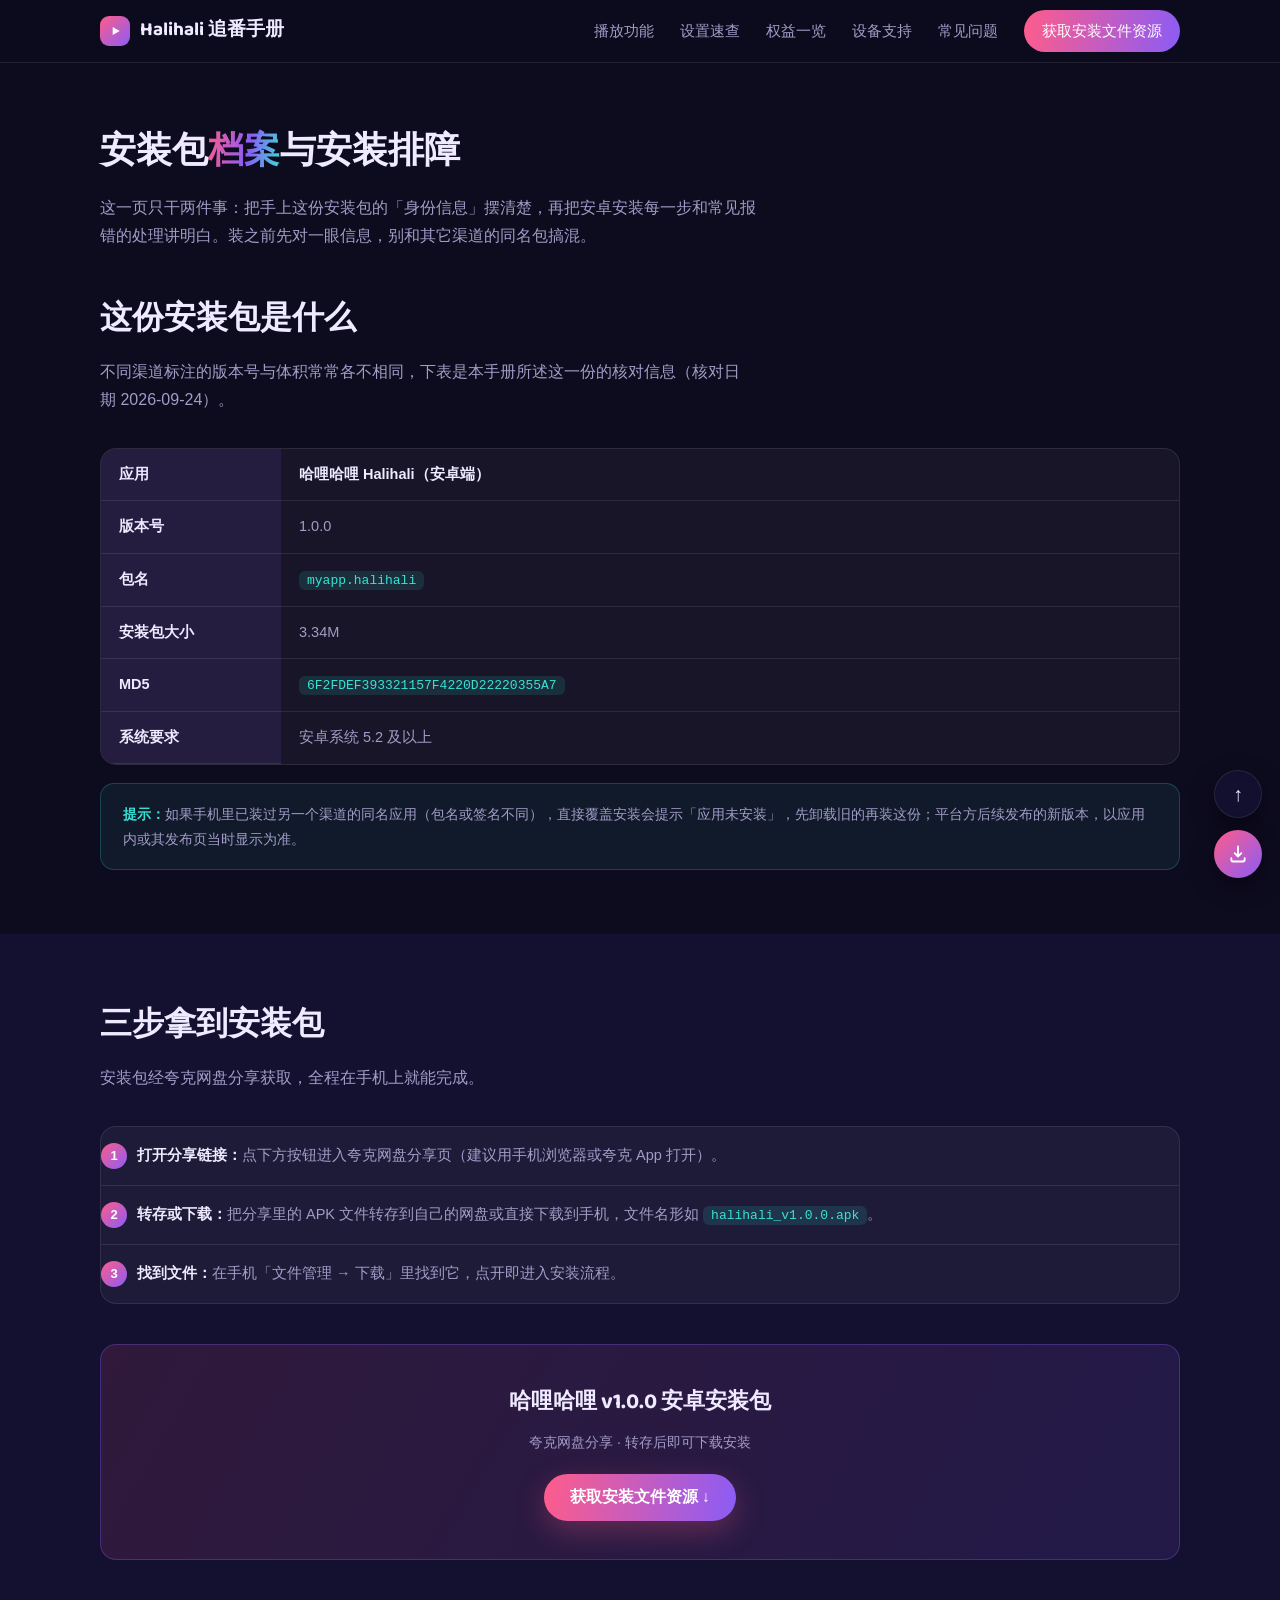
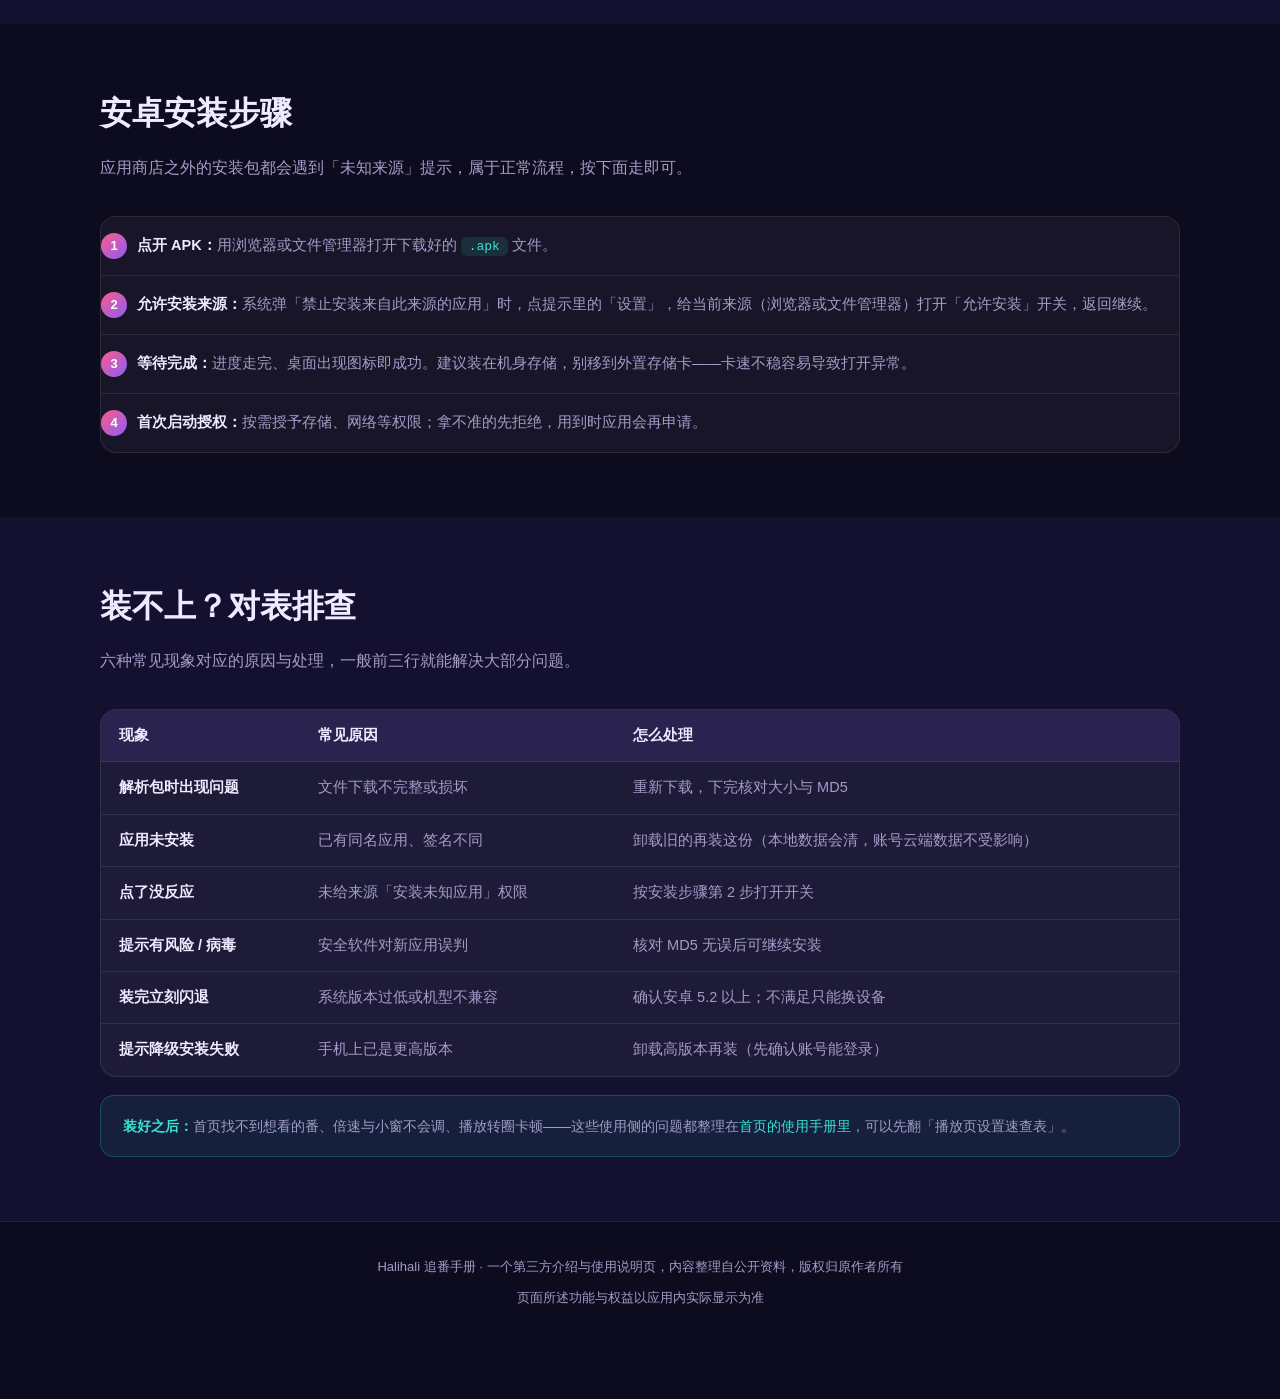
==== download.html @ 4a99e6ab "update" ====
<!DOCTYPE html>
<html lang="zh-CN">
<head>
<meta charset="UTF-8">
<meta name="viewport" content="width=device-width, initial-scale=1.0">
<title>Halihali 安卓安装包档案：哈哩哈哩 v1.0.0 信息核对与安装排障</title>
<meta name="description" content="整理哈哩哈哩（Halihali）安卓端 v1.0.0 安装包的版本、包名、体积与 MD5 校验值，配一套安卓安装步骤，以及「解析包出现问题」「应用未安装」等常见报错的逐项排查清单。">
<link rel="icon" href="data:image/svg+xml,%3Csvg xmlns='http://www.w3.org/2000/svg' viewBox='0 0 64 64'%3E%3Cdefs%3E%3ClinearGradient id='g' x1='0' y1='0' x2='1' y2='1'%3E%3Cstop offset='0' stop-color='%23ff5c8a'/%3E%3Cstop offset='1' stop-color='%238b5cf6'/%3E%3C/linearGradient%3E%3C/defs%3E%3Crect width='64' height='64' rx='16' fill='url(%23g)'/%3E%3Cpath d='M25 20l20 12-20 12z' fill='%23fff'/%3E%3C/svg%3E">
<link rel="preconnect" href="https://fonts.googleapis.com">
<link rel="preconnect" href="https://fonts.gstatic.com" crossorigin>
<link href="https://fonts.googleapis.com/css2?family=Baloo+2:wght@500;700&display=swap" rel="stylesheet">
<link rel="stylesheet" href="assets/css/style.css">
</head>
<body>

<header class="site-head">
  <div class="wrap head-in">
    <a class="brand" href="/">
      <span class="brand-dot"><svg viewBox="0 0 24 24"><path d="M8 5l12 7-12 7z"/></svg></span>
      Halihali 追番手册
    </a>
    <button class="nav-toggle" id="navToggle" aria-expanded="false" aria-controls="navMenu" aria-label="展开菜单"><span></span></button>
    <nav class="nav-menu" id="navMenu">
      <a href="/#features">播放功能</a>
      <a href="/#settings">设置速查</a>
      <a href="/#perks">权益一览</a>
      <a href="/#devices">设备支持</a>
      <a href="/#faq">常见问题</a>
      <a class="nav-cta" data-link="download" href="#get">获取安装文件资源</a>
    </nav>
  </div>
</header>

<main>
<div class="wrap page-head">
  <h1>安装包<span class="grad-text">档案</span>与安装排障</h1>
  <p>这一页只干两件事：把手上这份安装包的「身份信息」摆清楚，再把安卓安装每一步和常见报错的处理讲明白。装之前先对一眼信息，别和其它渠道的同名包搞混。</p>
</div>

<!-- 包信息 -->
<section style="padding-top: 8px;">
  <div class="wrap">
    <h2 class="sec-title">这份安装包是什么</h2>
    <p class="sec-sub">不同渠道标注的版本号与体积常常各不相同，下表是本手册所述这一份的核对信息（核对日期 2026-09-24）。</p>
    <div class="tbl-card tbl-wrap">
      <table>
        <tbody>
          <tr><th style="width: 180px;">应用</th><td><strong>哈哩哈哩 Halihali（安卓端）</strong></td></tr>
          <tr><th>版本号</th><td>1.0.0</td></tr>
          <tr><th>包名</th><td><code class="k">myapp.halihali</code></td></tr>
          <tr><th>安装包大小</th><td>3.34M</td></tr>
          <tr><th>MD5</th><td><code class="k">6F2FDEF393321157F4220D22220355A7</code></td></tr>
          <tr><th>系统要求</th><td>安卓系统 5.2 及以上</td></tr>
        </tbody>
      </table>
    </div>
    <p class="notice" style="margin-top: 18px;"><strong>提示：</strong>如果手机里已装过另一个渠道的同名应用（包名或签名不同），直接覆盖安装会提示「应用未安装」，先卸载旧的再装这份；平台方后续发布的新版本，以应用内或其发布页当时显示为准。</p>
  </div>
</section>

<!-- 获取 -->
<section id="get" style="background: var(--bg-soft);">
  <div class="wrap">
    <h2 class="sec-title">三步拿到安装包</h2>
    <p class="sec-sub">安装包经夸克网盘分享获取，全程在手机上就能完成。</p>
    <div class="tbl-card">
      <div class="step"><span class="md-num">1</span><p><strong>打开分享链接：</strong>点下方按钮进入夸克网盘分享页（建议用手机浏览器或夸克 App 打开）。</p></div>
      <div class="step"><span class="md-num">2</span><p><strong>转存或下载：</strong>把分享里的 APK 文件转存到自己的网盘或直接下载到手机，文件名形如 <code class="k">halihali_v1.0.0.apk</code>。</p></div>
      <div class="step"><span class="md-num">3</span><p><strong>找到文件：</strong>在手机「文件管理 → 下载」里找到它，点开即进入安装流程。</p></div>
    </div>
    <div class="mid-cta">
      <h2>哈哩哈哩 v1.0.0 安卓安装包</h2>
      <p>夸克网盘分享 · 转存后即可下载安装</p>
      <button class="btn btn-main" data-link="download">获取安装文件资源 ↓</button>
    </div>
  </div>
</section>

<!-- 安装步骤 -->
<section>
  <div class="wrap">
    <h2 class="sec-title">安卓安装步骤</h2>
    <p class="sec-sub">应用商店之外的安装包都会遇到「未知来源」提示，属于正常流程，按下面走即可。</p>
    <div class="tbl-card">
      <div class="step"><span class="md-num">1</span><p><strong>点开 APK：</strong>用浏览器或文件管理器打开下载好的 <code class="k">.apk</code> 文件。</p></div>
      <div class="step"><span class="md-num">2</span><p><strong>允许安装来源：</strong>系统弹「禁止安装来自此来源的应用」时，点提示里的「设置」，给当前来源（浏览器或文件管理器）打开「允许安装」开关，返回继续。</p></div>
      <div class="step"><span class="md-num">3</span><p><strong>等待完成：</strong>进度走完、桌面出现图标即成功。建议装在机身存储，别移到外置存储卡——卡速不稳容易导致打开异常。</p></div>
      <div class="step"><span class="md-num">4</span><p><strong>首次启动授权：</strong>按需授予存储、网络等权限；拿不准的先拒绝，用到时应用会再申请。</p></div>
    </div>
  </div>
</section>

<!-- 排查表 -->
<section style="background: var(--bg-soft);">
  <div class="wrap">
    <h2 class="sec-title">装不上？对表排查</h2>
    <p class="sec-sub">六种常见现象对应的原因与处理，一般前三行就能解决大部分问题。</p>
    <div class="tbl-card tbl-wrap">
      <table>
        <thead><tr><th>现象</th><th>常见原因</th><th>怎么处理</th></tr></thead>
        <tbody>
          <tr><td><strong>解析包时出现问题</strong></td><td>文件下载不完整或损坏</td><td>重新下载，下完核对大小与 MD5</td></tr>
          <tr><td><strong>应用未安装</strong></td><td>已有同名应用、签名不同</td><td>卸载旧的再装这份（本地数据会清，账号云端数据不受影响）</td></tr>
          <tr><td><strong>点了没反应</strong></td><td>未给来源「安装未知应用」权限</td><td>按安装步骤第 2 步打开开关</td></tr>
          <tr><td><strong>提示有风险 / 病毒</strong></td><td>安全软件对新应用误判</td><td>核对 MD5 无误后可继续安装</td></tr>
          <tr><td><strong>装完立刻闪退</strong></td><td>系统版本过低或机型不兼容</td><td>确认安卓 5.2 以上；不满足只能换设备</td></tr>
          <tr><td><strong>提示降级安装失败</strong></td><td>手机上已是更高版本</td><td>卸载高版本再装（先确认账号能登录）</td></tr>
        </tbody>
      </table>
    </div>
    <p class="notice" style="margin-top: 18px;"><strong>装好之后：</strong>首页找不到想看的番、倍速与小窗不会调、播放转圈卡顿——这些使用侧的问题都整理在<a href="/">首页的使用手册里</a>，可以先翻「播放页设置速查表」。</p>
  </div>
</section>
</main>

<footer class="site-foot">
  <div class="wrap foot-in">
    <p>Halihali 追番手册 · 一个第三方介绍与使用说明页，内容整理自公开资料，版权归原作者所有</p>
    <p>页面所述功能与权益以应用内实际显示为准</p>
  </div>
</footer>

<div class="float-btns">
  <button class="fbtn" id="backTop" aria-label="返回顶部">↑</button>
  <button class="fbtn fbtn-dl" data-link="download" aria-label="获取安装文件资源"><svg viewBox="0 0 24 24"><path d="M12 3v12m0 0l-4-4m4 4l4-4M4 17v2a2 2 0 0 0 2 2h12a2 2 0 0 0 2-2v-2"/></svg></button>
</div>

<script src="assets/js/links.js"></script>
<script src="assets/js/site.js"></script>
</body>
</html>
---- assets/css/style.css ----
/* halihali.loveyou.bond — 深夜追番霓虹主题 */
:root {
  --bg: #0d0b1e;
  --bg-soft: #141130;
  --card: rgba(255, 255, 255, 0.045);
  --card-line: rgba(255, 255, 255, 0.09);
  --pink: #ff5c8a;
  --violet: #8b5cf6;
  --cyan: #37e2d5;
  --text: #efeaff;
  --muted: #a29cc7;
  --radius: 16px;
  --font-disp: 'Baloo 2', 'PingFang SC', 'Microsoft YaHei', 'Noto Sans SC', sans-serif;
  --font-body: 'PingFang SC', 'Microsoft YaHei', 'Noto Sans SC', -apple-system, sans-serif;
}
* { margin: 0; padding: 0; box-sizing: border-box; }
html { scroll-behavior: smooth; }
body {
  background: var(--bg);
  color: var(--text);
  font-family: var(--font-body);
  line-height: 1.75;
  overflow-x: hidden;
}
img, svg, video { max-width: 100%; display: block; }
a { color: var(--cyan); text-decoration: none; }
.wrap { width: min(1080px, 92%); margin: 0 auto; }
section { padding: 64px 0; }
.sec-title { font-family: var(--font-disp); font-size: clamp(24px, 4vw, 32px); margin-bottom: 10px; }
.sec-sub { color: var(--muted); margin-bottom: 34px; max-width: 640px; }
.grad-text {
  background: linear-gradient(100deg, var(--pink), var(--violet) 55%, var(--cyan));
  -webkit-background-clip: text; background-clip: text;
  -webkit-text-fill-color: transparent; color: transparent;
}

/* ---------- header ---------- */
.site-head {
  position: sticky; top: 0; z-index: 50;
  background: rgba(13, 11, 30, 0.86);
  backdrop-filter: blur(12px);
  border-bottom: 1px solid var(--card-line);
}
.head-in { display: flex; align-items: center; justify-content: space-between; height: 62px; }
.brand { display: flex; align-items: center; gap: 10px; font-family: var(--font-disp); font-size: 19px; color: var(--text); font-weight: 700; }
.brand-dot { width: 30px; height: 30px; border-radius: 9px; background: linear-gradient(135deg, var(--pink), var(--violet)); display: grid; place-items: center; flex: none; }
.brand-dot svg { width: 14px; height: 14px; fill: #fff; }
.nav-menu { display: flex; align-items: center; gap: 26px; }
.nav-menu a { color: var(--muted); font-size: 15px; transition: color .2s; }
.nav-menu a:hover { color: var(--text); }
.nav-cta {
  padding: 8px 18px; border-radius: 999px; font-size: 14px; color: #fff !important;
  background: linear-gradient(100deg, var(--pink), var(--violet));
}
.nav-toggle { display: none; background: none; border: 1px solid var(--card-line); border-radius: 10px; width: 42px; height: 40px; cursor: pointer; position: relative; }
.nav-toggle span, .nav-toggle span::before, .nav-toggle span::after {
  content: ''; position: absolute; left: 10px; width: 20px; height: 2px; background: var(--text); border-radius: 2px;
}
.nav-toggle span { top: 19px; }
.nav-toggle span::before { left: 0; top: -6px; }
.nav-toggle span::after { left: 0; top: 6px; }

/* ---------- hero ---------- */
.hero { position: relative; padding: 76px 0 60px; overflow: hidden; }
.hero::before {
  content: ''; position: absolute; inset: 0; pointer-events: none;
  background:
    radial-gradient(560px 320px at 12% -10%, rgba(139, 92, 246, 0.22), transparent 65%),
    radial-gradient(520px 300px at 88% 8%, rgba(255, 92, 138, 0.16), transparent 65%),
    radial-gradient(420px 260px at 55% 110%, rgba(55, 226, 213, 0.08), transparent 70%);
}
.hero-in { position: relative; display: grid; grid-template-columns: 1.1fr 0.9fr; gap: 48px; align-items: center; }
.hero-badge {
  display: inline-flex; align-items: center; gap: 8px;
  border: 1px solid rgba(55, 226, 213, 0.35); color: var(--cyan);
  border-radius: 999px; padding: 5px 14px; font-size: 13px; margin-bottom: 20px;
}
.hero-badge i { width: 6px; height: 6px; border-radius: 50%; background: var(--cyan); }
.hero h1 { font-family: var(--font-disp); font-size: clamp(30px, 5vw, 46px); line-height: 1.28; margin-bottom: 18px; }
.hero p.lead { color: var(--muted); font-size: 16.5px; margin-bottom: 30px; max-width: 520px; }
.hero-acts { display: flex; gap: 14px; flex-wrap: wrap; }
.btn {
  display: inline-flex; align-items: center; gap: 9px; cursor: pointer; border: none;
  border-radius: 999px; padding: 13px 26px; font-size: 15.5px; font-weight: 600; font-family: var(--font-body);
  transition: transform .15s, box-shadow .2s;
}
.btn:hover { transform: translateY(-2px); }
.btn-main { color: #fff; background: linear-gradient(100deg, var(--pink), var(--violet)); box-shadow: 0 10px 30px rgba(255, 92, 138, 0.28); }
.btn-ghost { color: var(--text); background: transparent; border: 1px solid var(--card-line); }
.btn-ghost:hover { border-color: var(--violet); }
.hero-note { margin-top: 16px; color: var(--muted); font-size: 13px; }

/* 弹幕装饰条 */
.danmaku { position: relative; height: 46px; overflow: hidden; margin-top: 54px; border-top: 1px solid var(--card-line); border-bottom: 1px solid var(--card-line); }
.danmaku i {
  position: absolute; white-space: nowrap; font-size: 13px; color: rgba(255, 255, 255, 0.5);
  font-style: normal; will-change: transform;
}
.danmaku i:nth-child(1) { top: 4px;  animation: dm 16s linear infinite; }
.danmaku i:nth-child(2) { top: 24px; animation: dm 19s linear infinite 2.4s; color: rgba(255, 92, 138, 0.55); }
.danmaku i:nth-child(3) { top: 6px;  animation: dm 22s linear infinite 5.2s; color: rgba(55, 226, 213, 0.5); }
.danmaku i:nth-child(4) { top: 26px; animation: dm 17s linear infinite 8.6s; }
.danmaku i:nth-child(5) { top: 8px;  animation: dm 21s linear infinite 12s; color: rgba(139, 92, 246, 0.6); }
@keyframes dm { from { transform: translateX(105vw); } to { transform: translateX(-100%); } }

/* 手机播放器 mockup（纯 CSS） */
.mock-zone { display: grid; place-items: center; }
.mock {
  width: 250px; border-radius: 30px; padding: 12px 10px 18px;
  background: linear-gradient(160deg, #1b1740, #12102b);
  border: 1px solid var(--card-line);
  box-shadow: 0 30px 70px rgba(0, 0, 0, 0.55), 0 0 0 6px rgba(255, 255, 255, 0.03);
}
.mock-screen {
  position: relative; border-radius: 18px; overflow: hidden; height: 300px;
  background: linear-gradient(155deg, #2a2158 0%, #3b2a6e 45%, #57265d 100%);
}
.mock-screen .glow {
  position: absolute; width: 150px; height: 150px; border-radius: 50%; filter: blur(46px);
}
.mock-screen .g1 { background: rgba(255, 92, 138, 0.5); top: -30px; left: -20px; }
.mock-screen .g2 { background: rgba(55, 226, 213, 0.35); bottom: -20px; right: -20px; }
.mock-dm { position: absolute; top: 46px; left: 0; right: 0; height: 90px; overflow: hidden; }
.mock-dm b {
  position: absolute; font-weight: 400; font-size: 10.5px; color: rgba(255, 255, 255, 0.85); white-space: nowrap;
  padding: 2px 7px; border-radius: 6px; background: rgba(0, 0, 0, 0.28);
}
.mock-dm b:nth-child(1) { top: 6px;  animation: dm 9s linear infinite; }
.mock-dm b:nth-child(2) { top: 32px; animation: dm 11s linear infinite 3s; background: rgba(255, 92, 138, 0.35); }
.mock-dm b:nth-child(3) { top: 58px; animation: dm 10s linear infinite 6s; background: rgba(55, 226, 213, 0.3); }
.mock-play {
  position: absolute; top: 50%; left: 50%; transform: translate(-50%, -50%);
  width: 54px; height: 54px; border-radius: 50%;
  background: rgba(255, 255, 255, 0.14); backdrop-filter: blur(4px);
  display: grid; place-items: center; border: 1px solid rgba(255, 255, 255, 0.25);
}
.mock-play svg { width: 20px; height: 20px; fill: #fff; margin-left: 3px; }
.mock-bar { position: absolute; left: 14px; right: 14px; bottom: 14px; }
.mock-bar u { display: block; height: 4px; border-radius: 4px; background: rgba(255, 255, 255, 0.22); position: relative; }
.mock-bar u::after { content: ''; position: absolute; left: 0; top: 0; bottom: 0; width: 42%; border-radius: 4px; background: linear-gradient(90deg, var(--pink), var(--violet)); }
.mock-bar s { display: flex; justify-content: space-between; margin-top: 7px; font-size: 9px; color: rgba(255, 255, 255, 0.55); text-decoration: none; }
.mock-btns { display: flex; justify-content: space-around; padding: 13px 4px 0; }
.mock-btns span { font-size: 10.5px; color: var(--muted); }
.mock-btns span.on { color: var(--pink); }

/* ---------- 功能卡 ---------- */
.grid-3 { display: grid; grid-template-columns: repeat(3, 1fr); gap: 20px; }
.feat {
  background: var(--card); border: 1px solid var(--card-line);
  border-radius: var(--radius); padding: 26px 24px; transition: transform .2s, border-color .2s;
}
.feat:hover { transform: translateY(-4px); border-color: rgba(139, 92, 246, 0.45); }
.feat-ico {
  width: 44px; height: 44px; border-radius: 12px; display: grid; place-items: center; margin-bottom: 16px;
  background: linear-gradient(135deg, rgba(255, 92, 138, 0.2), rgba(139, 92, 246, 0.2));
  border: 1px solid rgba(139, 92, 246, 0.3);
}
.feat-ico svg { width: 22px; height: 22px; fill: none; stroke: var(--cyan); stroke-width: 1.8; stroke-linecap: round; stroke-linejoin: round; }
.feat h3 { font-size: 17px; margin-bottom: 8px; }
.feat p { color: var(--muted); font-size: 14px; }

/* ---------- 表格 ---------- */
.tbl-card { background: var(--card); border: 1px solid var(--card-line); border-radius: var(--radius); overflow: hidden; }
.tbl-wrap { overflow-x: auto; }
table { width: 100%; border-collapse: collapse; font-size: 14.5px; min-width: 560px; }
th, td { padding: 13px 18px; text-align: left; border-bottom: 1px solid var(--card-line); }
th { background: rgba(139, 92, 246, 0.12); color: var(--text); font-weight: 600; white-space: nowrap; }
td { color: var(--muted); }
td strong { color: var(--text); font-weight: 600; }
tr:last-child td { border-bottom: none; }
code.k { background: rgba(55, 226, 213, 0.12); color: var(--cyan); border-radius: 6px; padding: 2px 8px; font-size: 13px; }

/* ---------- 会员权益 ---------- */
.perk-grid { display: grid; grid-template-columns: repeat(4, 1fr); gap: 16px; }
.perk {
  border-radius: 14px; padding: 20px 18px; text-align: center;
  background: linear-gradient(170deg, rgba(255, 92, 138, 0.08), rgba(139, 92, 246, 0.06));
  border: 1px solid var(--card-line);
}
.perk b { display: block; font-size: 15px; margin-bottom: 5px; }
.perk span { font-size: 12.5px; color: var(--muted); }

/* ---------- 设备 ---------- */
.dev-grid { display: grid; grid-template-columns: repeat(4, 1fr); gap: 18px; }
.dev {
  background: var(--card); border: 1px solid var(--card-line); border-radius: var(--radius);
  padding: 24px 20px; text-align: center;
}
.dev svg { width: 30px; height: 30px; fill: none; stroke: var(--pink); stroke-width: 1.7; stroke-linecap: round; stroke-linejoin: round; margin: 0 auto 12px; }
.dev b { display: block; font-size: 15.5px; margin-bottom: 4px; }
.dev span { font-size: 13px; color: var(--muted); }
.notice {
  margin-top: 22px; border-radius: 14px; padding: 18px 22px; font-size: 14px;
  background: rgba(55, 226, 213, 0.07); border: 1px solid rgba(55, 226, 213, 0.22); color: var(--muted);
}
.notice strong { color: var(--cyan); }

/* ---------- FAQ ---------- */
.faq details {
  background: var(--card); border: 1px solid var(--card-line); border-radius: 14px;
  padding: 0 22px; margin-bottom: 14px;
}
.faq summary {
  cursor: pointer; list-style: none; padding: 18px 0; font-size: 15.5px; font-weight: 600;
  display: flex; justify-content: space-between; align-items: center; gap: 12px;
}
.faq summary::-webkit-details-marker { display: none; }
.faq summary::after { content: '+'; font-size: 20px; color: var(--pink); flex: none; transition: transform .2s; }
.faq details[open] summary::after { transform: rotate(45deg); }
.faq details p { padding-bottom: 18px; color: var(--muted); font-size: 14.5px; }

/* ---------- download 页 ---------- */
.page-head { padding: 58px 0 34px; }
.page-head h1 { font-family: var(--font-disp); font-size: clamp(26px, 4vw, 36px); margin-bottom: 10px; }
.page-head p { color: var(--muted); max-width: 660px; }
.md-num { display: inline-grid; place-items: center; width: 26px; height: 26px; border-radius: 50%; background: linear-gradient(135deg, var(--pink), var(--violet)); color: #fff; font-size: 13px; font-weight: 700; margin-right: 10px; flex: none; }
.step { display: flex; align-items: flex-start; padding: 16px 0; border-bottom: 1px solid var(--card-line); }
.step:last-child { border-bottom: none; }
.step p { color: var(--muted); font-size: 14.5px; }
.step p strong { color: var(--text); }
.mid-cta {
  margin: 40px 0 0; text-align: center; border-radius: var(--radius); padding: 38px 24px;
  background: linear-gradient(120deg, rgba(255, 92, 138, 0.12), rgba(139, 92, 246, 0.12));
  border: 1px solid rgba(139, 92, 246, 0.3);
}
.mid-cta h2 { font-family: var(--font-disp); font-size: 22px; margin-bottom: 8px; }
.mid-cta p { color: var(--muted); font-size: 14px; margin-bottom: 20px; }

/* ---------- 浮动按钮 ---------- */
.float-btns { position: fixed; right: 18px; bottom: 22px; z-index: 60; display: flex; flex-direction: column; gap: 12px; }
.fbtn {
  width: 48px; height: 48px; border-radius: 50%; border: 1px solid var(--card-line); cursor: pointer;
  display: grid; place-items: center; font-size: 20px; color: var(--text);
  background: rgba(20, 17, 48, 0.92); backdrop-filter: blur(8px); box-shadow: 0 8px 24px rgba(0, 0, 0, 0.4);
  transition: transform .15s, opacity .2s;
}
.fbtn:hover { transform: translateY(-3px); }
.fbtn-dl { background: linear-gradient(135deg, var(--pink), var(--violet)); border: none; }
.fbtn-dl svg { width: 20px; height: 20px; fill: none; stroke: #fff; stroke-width: 2.2; stroke-linecap: round; stroke-linejoin: round; }
#backTop { opacity: 0; pointer-events: none; }
#backTop.is-visible { opacity: 1; pointer-events: auto; }

/* ---------- 页脚 ---------- */
.site-foot { border-top: 1px solid var(--card-line); padding: 34px 0 90px; color: var(--muted); font-size: 13px; }
.foot-in { display: flex; flex-direction: column; gap: 8px; align-items: center; text-align: center; }

/* ---------- 响应式 ---------- */
@media (max-width: 900px) {
  .hero-in { grid-template-columns: 1fr; gap: 38px; }
  .mock-zone { order: -1; }
  .grid-3 { grid-template-columns: repeat(2, 1fr); }
  .perk-grid, .dev-grid { grid-template-columns: repeat(2, 1fr); }
}
@media (max-width: 760px) {
  .nav-toggle { display: block; }
  .nav-menu {
    display: none; position: absolute; top: 62px; left: 0; right: 0;
    flex-direction: column; align-items: stretch; gap: 0;
    background: rgba(13, 11, 30, 0.97); border-bottom: 1px solid var(--card-line);
    padding: 8px 4%;
  }
  .nav-menu.is-open { display: flex; }
  .nav-menu a { padding: 14px 6px; border-bottom: 1px solid var(--card-line); font-size: 15.5px; }
  .nav-menu a:last-child { border-bottom: none; }
  .nav-cta { text-align: center; margin: 8px 0; }
}
@media (max-width: 560px) {
  section { padding: 48px 0; }
  .grid-3 { grid-template-columns: 1fr; }
  .perk-grid { grid-template-columns: 1fr 1fr; }
  .dev-grid { grid-template-columns: 1fr 1fr; }
  .hero { padding: 48px 0 40px; }
  .mock { width: 218px; }
  .mock-screen { height: 262px; }
  .hero-acts .btn { width: 100%; justify-content: center; }
  th, td { padding: 11px 12px; font-size: 13.5px; }
}
@media (prefers-reduced-motion: reduce) {
  html { scroll-behavior: auto; }
  .danmaku i, .mock-dm b { animation: none; }
  .danmaku i { display: none; }
  .mock-dm b { left: 10%; right: auto; }
  .mock-dm b:nth-child(1) { left: 8%; }
  .mock-dm b:nth-child(2) { left: 34%; }
  .mock-dm b:nth-child(3) { left: 62%; }
  .btn, .feat, .fbtn { transition: none; }
}
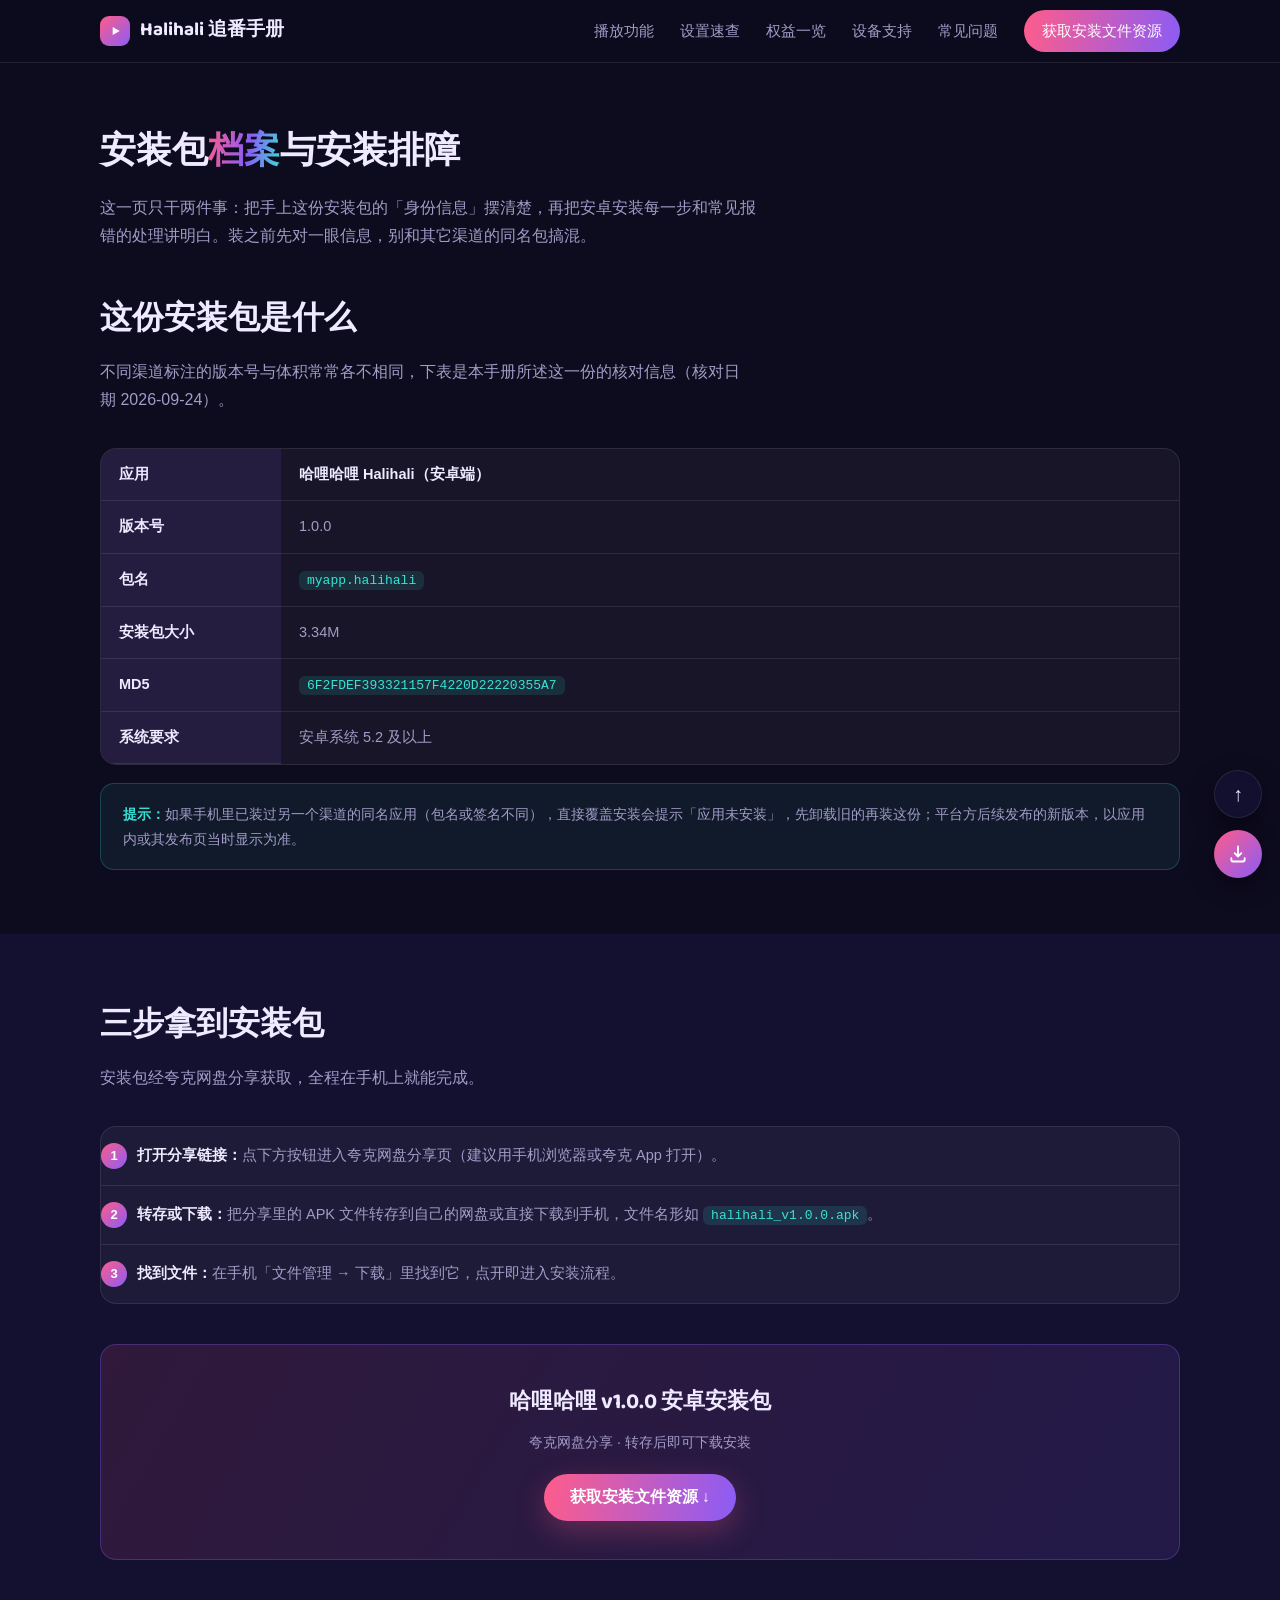
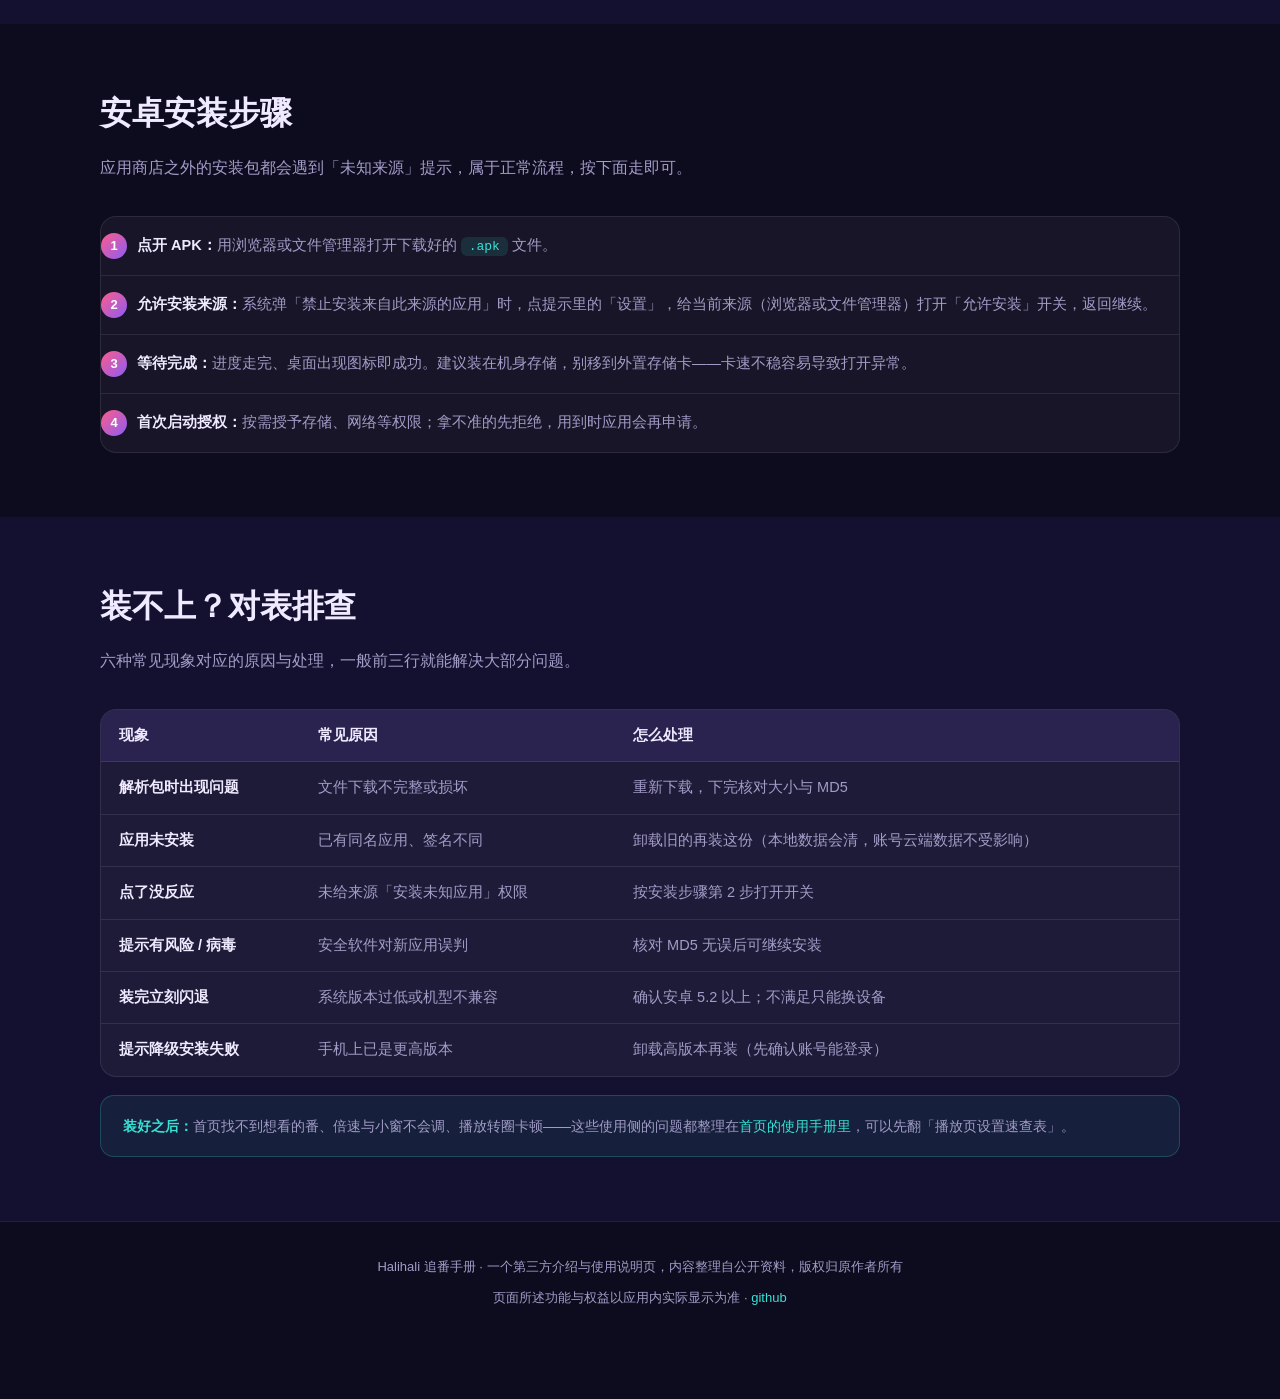
==== commit 9368b970: "update" ====
--- a/download.html
+++ b/download.html
@@ -116,7 +116,7 @@
 <footer class="site-foot">
   <div class="wrap foot-in">
     <p>Halihali 追番手册 · 一个第三方介绍与使用说明页，内容整理自公开资料，版权归原作者所有</p>
-    <p>页面所述功能与权益以应用内实际显示为准</p>
+    <p>页面所述功能与权益以应用内实际显示为准 · <a href="https://github.com/alipymanbu/halihali.loveyou.bond">github</a></p>
   </div>
 </footer>
 
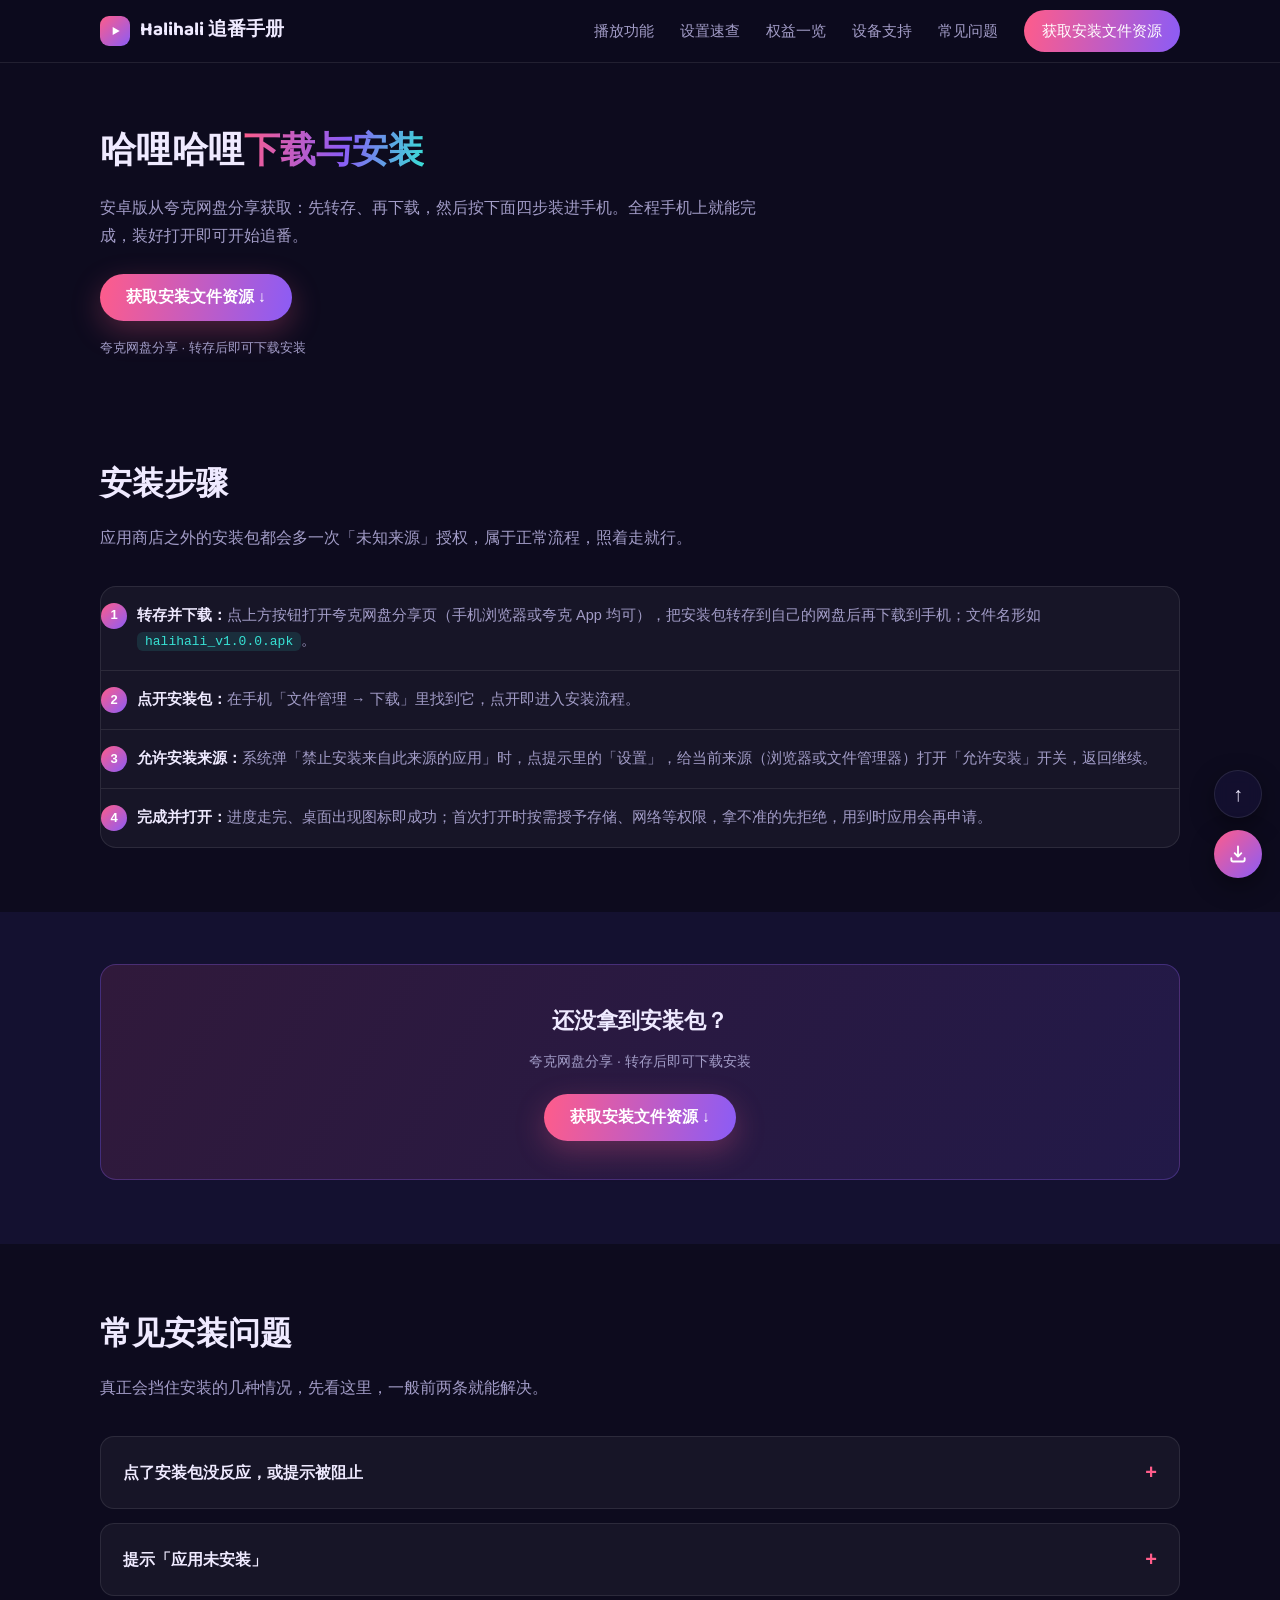
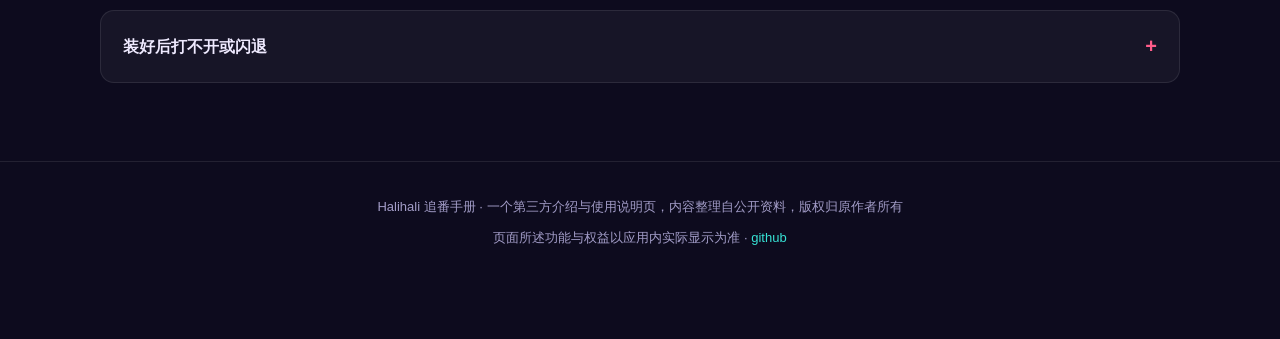
==== commit 2c3bf6f6: "update" ====
--- a/download.html
+++ b/download.html
@@ -3,8 +3,8 @@
 <head>
 <meta charset="UTF-8">
 <meta name="viewport" content="width=device-width, initial-scale=1.0">
-<title>Halihali 安卓安装包档案：哈哩哈哩 v1.0.0 信息核对与安装排障</title>
-<meta name="description" content="整理哈哩哈哩（Halihali）安卓端 v1.0.0 安装包的版本、包名、体积与 MD5 校验值，配一套安卓安装步骤，以及「解析包出现问题」「应用未安装」等常见报错的逐项排查清单。">
+<title>哈哩哈哩（Halihali）下载与安装：从网盘转存到装好打开</title>
+<meta name="description" content="想装哈哩哈哩（Halihali）安卓版？这一页给出夸克网盘的转存与下载入口，再按四步完成安装——转存下载、点开安装包、允许未知来源、完成并打开；最后附上「点了没反应」「应用未安装」等常见安装问题的处理办法。">
 <link rel="icon" href="data:image/svg+xml,%3Csvg xmlns='http://www.w3.org/2000/svg' viewBox='0 0 64 64'%3E%3Cdefs%3E%3ClinearGradient id='g' x1='0' y1='0' x2='1' y2='1'%3E%3Cstop offset='0' stop-color='%23ff5c8a'/%3E%3Cstop offset='1' stop-color='%238b5cf6'/%3E%3C/linearGradient%3E%3C/defs%3E%3Crect width='64' height='64' rx='16' fill='url(%23g)'/%3E%3Cpath d='M25 20l20 12-20 12z' fill='%23fff'/%3E%3C/svg%3E">
 <link rel="preconnect" href="https://fonts.googleapis.com">
 <link rel="preconnect" href="https://fonts.gstatic.com" crossorigin>
@@ -32,83 +32,60 @@
 </header>
 
 <main>
-<div class="wrap page-head">
-  <h1>安装包<span class="grad-text">档案</span>与安装排障</h1>
-  <p>这一页只干两件事：把手上这份安装包的「身份信息」摆清楚，再把安卓安装每一步和常见报错的处理讲明白。装之前先对一眼信息，别和其它渠道的同名包搞混。</p>
+<!-- 首屏：下载入口 -->
+<div class="wrap page-head" id="get">
+  <h1>哈哩哈哩<span class="grad-text">下载与安装</span></h1>
+  <p>安卓版从夸克网盘分享获取：先转存、再下载，然后按下面四步装进手机。全程手机上就能完成，装好打开即可开始追番。</p>
+  <div class="hero-acts" style="margin-top:24px;">
+    <button class="btn btn-main" data-link="download">获取安装文件资源 ↓</button>
+  </div>
+  <p class="hero-note">夸克网盘分享 · 转存后即可下载安装</p>
 </div>
 
-<!-- 包信息 -->
-<section style="padding-top: 8px;">
+<!-- 安装步骤 -->
+<section>
   <div class="wrap">
-    <h2 class="sec-title">这份安装包是什么</h2>
-    <p class="sec-sub">不同渠道标注的版本号与体积常常各不相同，下表是本手册所述这一份的核对信息（核对日期 2026-09-24）。</p>
-    <div class="tbl-card tbl-wrap">
-      <table>
-        <tbody>
-          <tr><th style="width: 180px;">应用</th><td><strong>哈哩哈哩 Halihali（安卓端）</strong></td></tr>
-          <tr><th>版本号</th><td>1.0.0</td></tr>
-          <tr><th>包名</th><td><code class="k">myapp.halihali</code></td></tr>
-          <tr><th>安装包大小</th><td>3.34M</td></tr>
-          <tr><th>MD5</th><td><code class="k">6F2FDEF393321157F4220D22220355A7</code></td></tr>
-          <tr><th>系统要求</th><td>安卓系统 5.2 及以上</td></tr>
-        </tbody>
-      </table>
+    <h2 class="sec-title">安装步骤</h2>
+    <p class="sec-sub">应用商店之外的安装包都会多一次「未知来源」授权，属于正常流程，照着走就行。</p>
+    <div class="tbl-card">
+      <div class="step"><span class="md-num">1</span><p><strong>转存并下载：</strong>点上方按钮打开夸克网盘分享页（手机浏览器或夸克 App 均可），把安装包转存到自己的网盘后再下载到手机；文件名形如 <code class="k">halihali_v1.0.0.apk</code>。</p></div>
+      <div class="step"><span class="md-num">2</span><p><strong>点开安装包：</strong>在手机「文件管理 → 下载」里找到它，点开即进入安装流程。</p></div>
+      <div class="step"><span class="md-num">3</span><p><strong>允许安装来源：</strong>系统弹「禁止安装来自此来源的应用」时，点提示里的「设置」，给当前来源（浏览器或文件管理器）打开「允许安装」开关，返回继续。</p></div>
+      <div class="step"><span class="md-num">4</span><p><strong>完成并打开：</strong>进度走完、桌面出现图标即成功；首次打开时按需授予存储、网络等权限，拿不准的先拒绝，用到时应用会再申请。</p></div>
     </div>
-    <p class="notice" style="margin-top: 18px;"><strong>提示：</strong>如果手机里已装过另一个渠道的同名应用（包名或签名不同），直接覆盖安装会提示「应用未安装」，先卸载旧的再装这份；平台方后续发布的新版本，以应用内或其发布页当时显示为准。</p>
   </div>
 </section>
 
-<!-- 获取 -->
-<section id="get" style="background: var(--bg-soft);">
+<!-- 下载入口复现 -->
+<section style="background: var(--bg-soft); padding-top: 12px;">
   <div class="wrap">
-    <h2 class="sec-title">三步拿到安装包</h2>
-    <p class="sec-sub">安装包经夸克网盘分享获取，全程在手机上就能完成。</p>
-    <div class="tbl-card">
-      <div class="step"><span class="md-num">1</span><p><strong>打开分享链接：</strong>点下方按钮进入夸克网盘分享页（建议用手机浏览器或夸克 App 打开）。</p></div>
-      <div class="step"><span class="md-num">2</span><p><strong>转存或下载：</strong>把分享里的 APK 文件转存到自己的网盘或直接下载到手机，文件名形如 <code class="k">halihali_v1.0.0.apk</code>。</p></div>
-      <div class="step"><span class="md-num">3</span><p><strong>找到文件：</strong>在手机「文件管理 → 下载」里找到它，点开即进入安装流程。</p></div>
-    </div>
     <div class="mid-cta">
-      <h2>哈哩哈哩 v1.0.0 安卓安装包</h2>
+      <h2>还没拿到安装包？</h2>
       <p>夸克网盘分享 · 转存后即可下载安装</p>
       <button class="btn btn-main" data-link="download">获取安装文件资源 ↓</button>
     </div>
   </div>
 </section>
 
-<!-- 安装步骤 -->
+<!-- 常见安装问题 -->
 <section>
   <div class="wrap">
-    <h2 class="sec-title">安卓安装步骤</h2>
-    <p class="sec-sub">应用商店之外的安装包都会遇到「未知来源」提示，属于正常流程，按下面走即可。</p>
-    <div class="tbl-card">
-      <div class="step"><span class="md-num">1</span><p><strong>点开 APK：</strong>用浏览器或文件管理器打开下载好的 <code class="k">.apk</code> 文件。</p></div>
-      <div class="step"><span class="md-num">2</span><p><strong>允许安装来源：</strong>系统弹「禁止安装来自此来源的应用」时，点提示里的「设置」，给当前来源（浏览器或文件管理器）打开「允许安装」开关，返回继续。</p></div>
-      <div class="step"><span class="md-num">3</span><p><strong>等待完成：</strong>进度走完、桌面出现图标即成功。建议装在机身存储，别移到外置存储卡——卡速不稳容易导致打开异常。</p></div>
-      <div class="step"><span class="md-num">4</span><p><strong>首次启动授权：</strong>按需授予存储、网络等权限；拿不准的先拒绝，用到时应用会再申请。</p></div>
+    <h2 class="sec-title">常见安装问题</h2>
+    <p class="sec-sub">真正会挡住安装的几种情况，先看这里，一般前两条就能解决。</p>
+    <div class="faq">
+      <details>
+        <summary>点了安装包没反应，或提示被阻止</summary>
+        <p>通常是没给「安装未知应用」权限。按安装步骤第 3 步，在 设置 → 安全 里给下载用的那个应用（浏览器或文件管理器）授权一次，再回到安装包重试。</p>
+      </details>
+      <details>
+        <summary>提示「应用未安装」</summary>
+        <p>手机里已有另一个渠道的同名应用（签名不同）时会这样。先卸载旧的再装这一份；本地数据会清掉，账号相关的云端数据不受影响，同时注意留出足够存储空间。</p>
+      </details>
+      <details>
+        <summary>装好后打不开或闪退</summary>
+        <p>先确认系统在安卓 5.2 以上；仍异常多半是安装包没下完整——删掉本地那份，回上面的入口重新转存下载一遍。</p>
+      </details>
     </div>
-  </div>
-</section>
-
-<!-- 排查表 -->
-<section style="background: var(--bg-soft);">
-  <div class="wrap">
-    <h2 class="sec-title">装不上？对表排查</h2>
-    <p class="sec-sub">六种常见现象对应的原因与处理，一般前三行就能解决大部分问题。</p>
-    <div class="tbl-card tbl-wrap">
-      <table>
-        <thead><tr><th>现象</th><th>常见原因</th><th>怎么处理</th></tr></thead>
-        <tbody>
-          <tr><td><strong>解析包时出现问题</strong></td><td>文件下载不完整或损坏</td><td>重新下载，下完核对大小与 MD5</td></tr>
-          <tr><td><strong>应用未安装</strong></td><td>已有同名应用、签名不同</td><td>卸载旧的再装这份（本地数据会清，账号云端数据不受影响）</td></tr>
-          <tr><td><strong>点了没反应</strong></td><td>未给来源「安装未知应用」权限</td><td>按安装步骤第 2 步打开开关</td></tr>
-          <tr><td><strong>提示有风险 / 病毒</strong></td><td>安全软件对新应用误判</td><td>核对 MD5 无误后可继续安装</td></tr>
-          <tr><td><strong>装完立刻闪退</strong></td><td>系统版本过低或机型不兼容</td><td>确认安卓 5.2 以上；不满足只能换设备</td></tr>
-          <tr><td><strong>提示降级安装失败</strong></td><td>手机上已是更高版本</td><td>卸载高版本再装（先确认账号能登录）</td></tr>
-        </tbody>
-      </table>
-    </div>
-    <p class="notice" style="margin-top: 18px;"><strong>装好之后：</strong>首页找不到想看的番、倍速与小窗不会调、播放转圈卡顿——这些使用侧的问题都整理在<a href="/">首页的使用手册里</a>，可以先翻「播放页设置速查表」。</p>
   </div>
 </section>
 </main>
@@ -128,4 +105,4 @@
 <script src="assets/js/links.js"></script>
 <script src="assets/js/site.js"></script>
 </body>
-</html>
+</html>
